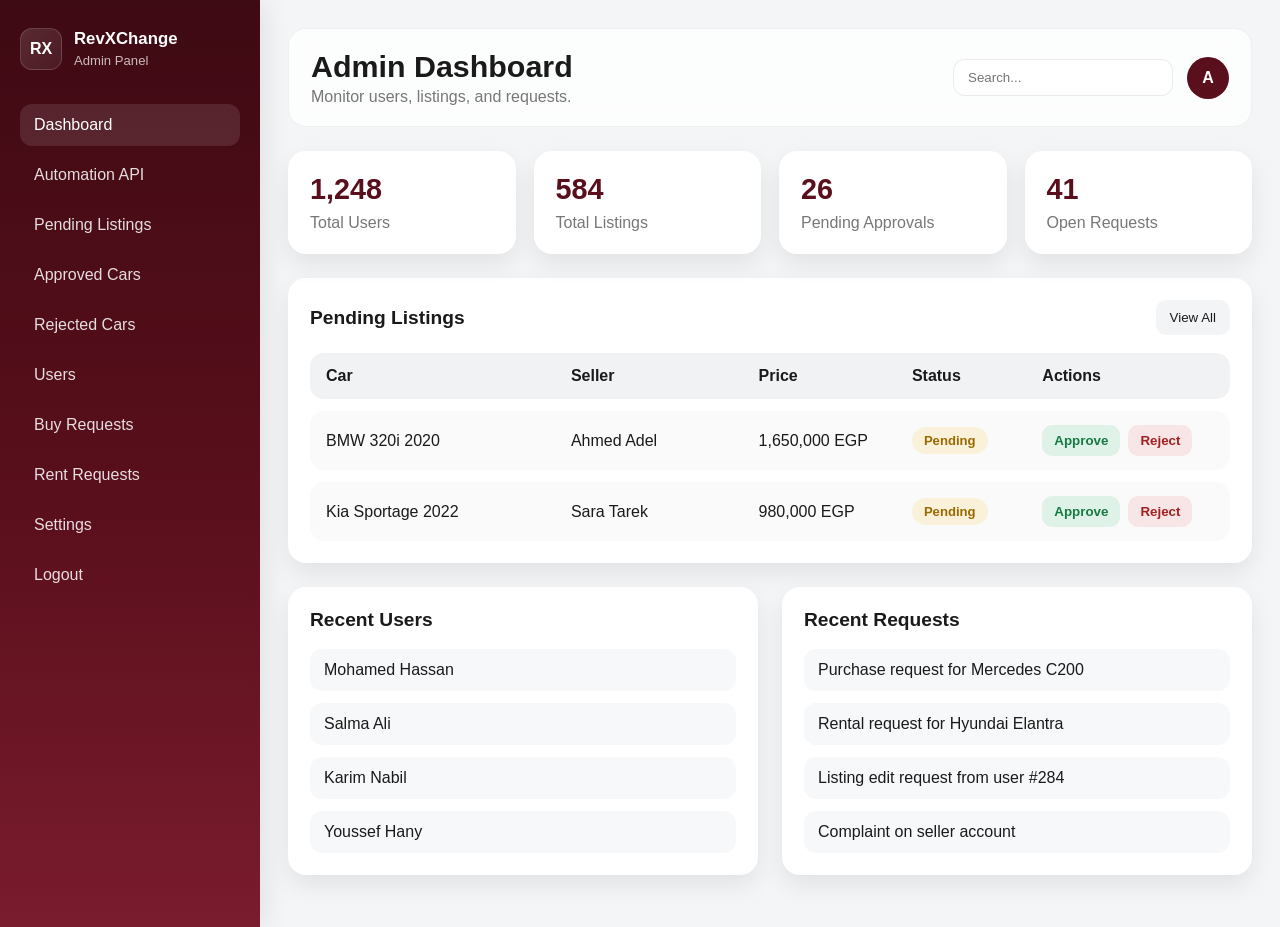
==== client/pages/admin.html @ ec0d5d72 "Added admin page Admin page is added with css and js . I linked it with Log in button for signing in" ====
<!DOCTYPE html>
<html lang="en">
<head>
  <meta charset="UTF-8" />
  <meta name="viewport" content="width=device-width, initial-scale=1.0" />
  <title>Admin - RevXChange</title>

  <link rel="stylesheet" href="../css/base/reset.css" />
  <link rel="stylesheet" href="../css/base/variables.css" />
  <link rel="stylesheet" href="../css/base/typography.css" />
  <link rel="stylesheet" href="../css/base/style.css" />
  <link rel="stylesheet" href="../css/pages/admin.css" />
</head>
<body>
  <div class="admin-layout">
    <aside class="admin-sidebar">
      <div class="admin-brand">
        <div class="brand-mark">RX</div>
        <div>
          <h2>RevXChange</h2>
          <span>Admin Panel</span>
        </div>
      </div>

      <nav class="admin-menu">
        <a href="#" class="active">Dashboard</a>
         <a href="#">Automation API</a>
        <a href="#">Pending Listings</a>
        <a href="#">Approved Cars</a>
        <a href="#">Rejected Cars</a>
        <a href="#">Users</a>
        <a href="#">Buy Requests</a>
        <a href="#">Rent Requests</a>
        <a href="#">Settings</a>
        <a href="#" id="logoutBtn">Logout</a>
      </nav>
    </aside>

    <main class="admin-main">
      <header class="admin-topbar">
        <div>
          <h1>Admin Dashboard</h1>
          <p>Monitor users, listings, and requests.</p>
        </div>

        <div class="admin-topbar-right">
          <input type="text" placeholder="Search..." class="admin-search" />
          <div class="admin-avatar">A</div>
        </div>
      </header>

      <section class="stats-grid">
        <div class="stat-card">
          <h3>1,248</h3>
          <p>Total Users</p>
        </div>
        <div class="stat-card">
          <h3>584</h3>
          <p>Total Listings</p>
        </div>
        <div class="stat-card">
          <h3>26</h3>
          <p>Pending Approvals</p>
        </div>
        <div class="stat-card">
          <h3>41</h3>
          <p>Open Requests</p>
        </div>
      </section>

      <section class="admin-panel">
        <div class="panel-header">
          <h2>Pending Listings</h2>
          <button class="panel-btn">View All</button>
        </div>

        <div class="admin-table">
          <div class="table-row table-head">
            <span>Car</span>
            <span>Seller</span>
            <span>Price</span>
            <span>Status</span>
            <span>Actions</span>
          </div>

          <div class="table-row">
            <span>BMW 320i 2020</span>
            <span>Ahmed Adel</span>
            <span>1,650,000 EGP</span>
            <span><span class="status pending">Pending</span></span>
            <span class="actions">
              <button class="approve-btn">Approve</button>
              <button class="reject-btn">Reject</button>
            </span>
          </div>

          <div class="table-row">
            <span>Kia Sportage 2022</span>
            <span>Sara Tarek</span>
            <span>980,000 EGP</span>
            <span><span class="status pending">Pending</span></span>
            <span class="actions">
              <button class="approve-btn">Approve</button>
              <button class="reject-btn">Reject</button>
            </span>
          </div>
        </div>
      </section>

      <section class="admin-lower-grid">
        <div class="admin-panel">
          <div class="panel-header">
            <h2>Recent Users</h2>
          </div>
          <ul class="simple-list">
            <li>Mohamed Hassan</li>
            <li>Salma Ali</li>
            <li>Karim Nabil</li>
            <li>Youssef Hany</li>
          </ul>
        </div>

        <div class="admin-panel">
          <div class="panel-header">
            <h2>Recent Requests</h2>
          </div>
          <ul class="simple-list">
            <li>Purchase request for Mercedes C200</li>
            <li>Rental request for Hyundai Elantra</li>
            <li>Listing edit request from user #284</li>
            <li>Complaint on seller account</li>
          </ul>
        </div>
      </section>
    </main>
  </div>

  <script src="../js/admin.js"></script>
</body>
</html>
---- client/css/base/variables.css ----
:root {
  --primary: #5a0f1c; /* wine red */
  --primary-dark: #3e0a13;
  --secondary: #c0c0c0; /* silver */
  --background: #f8f9fb;
  --white: #ffffff;
  --text-dark: #1a1a1a;
  --text-light: #777;

  --section-padding: 60px;
  --container-width: 1200px;

  --radius: 12px;

  --shadow: 0 10px 25px rgba(0, 0, 0, 0.08);


  --color-bg: var(--background);
  --text-primary: var(--text-dark);
}
---- client/css/base/typography.css ----
body {
  font-family: 'Segoe UI', sans-serif;
  background-color: var(--background);
  color: var(--text-dark);
}

h1, h2, h3 {
  font-weight: 600;
}
---- client/css/base/style.css ----
.container {
  max-width: 1200px;
  width: 100%;
  margin: 0 auto;
  padding: 0 24px;
}

.section {
  padding: var(--section-padding) 0;
}
---- client/css/pages/admin.css ----
body {
  background: #f4f5f7;
  color: var(--text-dark);
  font-family: 'Segoe UI', sans-serif;
}

.admin-layout {
  display: flex;
  min-height: 100vh;
}

.admin-sidebar {
  width: 260px;
  background: linear-gradient(180deg, #3e0a13, #5a0f1c 55%, #7a1c2d);
  color: var(--white);
  padding: 28px 20px;
  box-shadow: 6px 0 24px rgba(0, 0, 0, 0.08);
}

.admin-brand {
  display: flex;
  align-items: center;
  gap: 12px;
  margin-bottom: 34px;
}

.brand-mark {
  width: 42px;
  height: 42px;
  border-radius: 12px;
  background: linear-gradient(135deg, #ffffff22, #ffffff10);
  border: 1px solid rgba(255,255,255,0.15);
  display: flex;
  align-items: center;
  justify-content: center;
  font-weight: 700;
}

.admin-brand h2 {
  font-size: 1.05rem;
  margin-bottom: 2px;
}

.admin-brand span {
  font-size: 0.82rem;
  color: rgba(255,255,255,0.72);
}

.admin-menu {
  display: flex;
  flex-direction: column;
  gap: 8px;
}

.admin-menu a {
  text-decoration: none;
  color: rgba(255,255,255,0.86);
  padding: 12px 14px;
  border-radius: 12px;
  transition: 0.2s ease;
}

.admin-menu a:hover,
.admin-menu a.active {
  background: rgba(255,255,255,0.10);
  color: var(--white);
}

.admin-main {
  flex: 1;
  padding: 28px;
}

.admin-topbar {
  background: rgba(255,255,255,0.75);
  backdrop-filter: blur(12px);
  border: 1px solid rgba(0,0,0,0.05);
  border-radius: 18px;
  padding: 20px 22px;
  display: flex;
  justify-content: space-between;
  align-items: center;
  margin-bottom: 24px;
}

.admin-topbar h1 {
  font-size: 1.9rem;
  margin-bottom: 4px;
}

.admin-topbar p {
  color: var(--text-light);
}

.admin-topbar-right {
  display: flex;
  align-items: center;
  gap: 14px;
}

.admin-search {
  border: 1px solid rgba(0,0,0,0.08);
  background: var(--white);
  border-radius: 12px;
  padding: 10px 14px;
  min-width: 220px;
  outline: none;
}

.admin-avatar {
  width: 42px;
  height: 42px;
  border-radius: 50%;
  background: var(--primary);
  color: var(--white);
  display: flex;
  align-items: center;
  justify-content: center;
  font-weight: 700;
}

.stats-grid {
  display: grid;
  grid-template-columns: repeat(4, 1fr);
  gap: 18px;
  margin-bottom: 24px;
}

.stat-card,
.admin-panel {
  background: var(--white);
  border-radius: 18px;
  box-shadow: var(--shadow);
}

.stat-card {
  padding: 22px;
}

.stat-card h3 {
  font-size: 1.8rem;
  color: var(--primary);
  margin-bottom: 8px;
}

.stat-card p {
  color: var(--text-light);
}

.admin-panel {
  padding: 22px;
  margin-bottom: 24px;
}

.panel-header {
  display: flex;
  justify-content: space-between;
  align-items: center;
  margin-bottom: 18px;
}

.panel-header h2 {
  font-size: 1.2rem;
}

.panel-btn {
  border: none;
  background: #f3f4f6;
  color: var(--text-dark);
  padding: 10px 14px;
  border-radius: 10px;
  cursor: pointer;
}

.admin-table {
  display: flex;
  flex-direction: column;
  gap: 12px;
}

.table-row {
  display: grid;
  grid-template-columns: 2fr 1.5fr 1.2fr 1fr 1.5fr;
  gap: 16px;
  align-items: center;
  padding: 14px 16px;
  border-radius: 14px;
  background: #fafafb;
}

.table-head {
  font-weight: 700;
  background: #f1f2f4;
}

.status {
  display: inline-block;
  padding: 6px 12px;
  border-radius: 999px;
  font-size: 0.82rem;
  font-weight: 700;
}

.status.pending {
  background: rgba(242, 194, 48, 0.16);
  color: #9a6a00;
}

.status.approved {
  background: rgba(30, 180, 90, 0.14);
  color: #187a43;
}

.status.rejected {
  background: rgba(220, 50, 50, 0.12);
  color: #a32020;
}

.actions {
  display: flex;
  gap: 8px;
}

.approve-btn,
.reject-btn {
  border: none;
  padding: 8px 12px;
  border-radius: 10px;
  cursor: pointer;
  font-weight: 600;
}

.approve-btn {
  background: rgba(30, 180, 90, 0.12);
  color: #187a43;
}

.reject-btn {
  background: rgba(220, 50, 50, 0.10);
  color: #a32020;
}

.admin-lower-grid {
  display: grid;
  grid-template-columns: 1fr 1fr;
  gap: 24px;
}

.simple-list {
  list-style: none;
  display: flex;
  flex-direction: column;
  gap: 12px;
}

.simple-list li {
  padding: 12px 14px;
  background: #f7f8fa;
  border-radius: 12px;
}
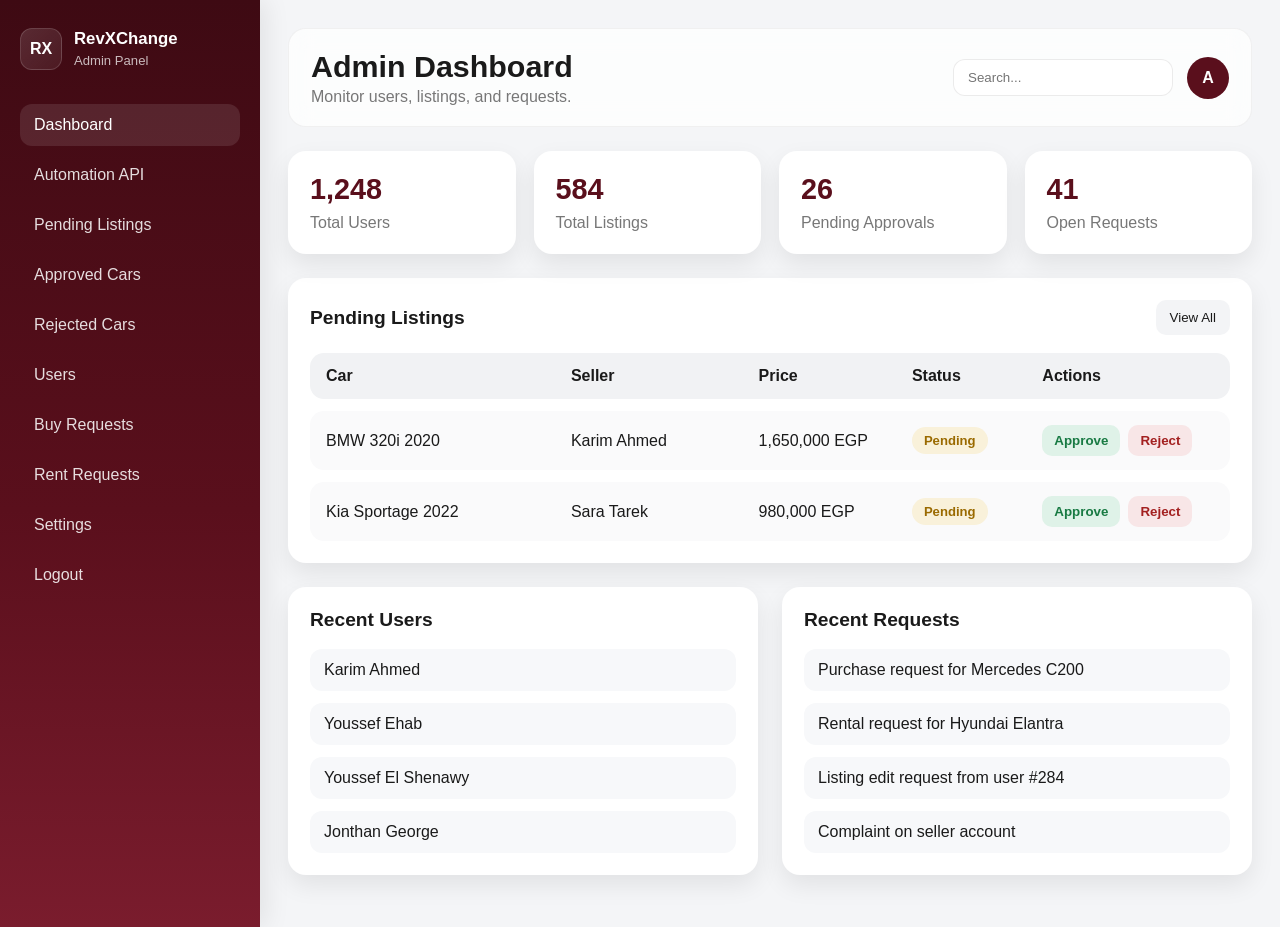
==== commit d2fcf2a9: "Changes in the navbar in the used cars Made the same" ====
--- a/client/pages/admin.html
+++ b/client/pages/admin.html
@@ -85,7 +85,7 @@
 
           <div class="table-row">
             <span>BMW 320i 2020</span>
-            <span>Ahmed Adel</span>
+            <span>Karim Ahmed</span>
             <span>1,650,000 EGP</span>
             <span><span class="status pending">Pending</span></span>
             <span class="actions">
@@ -113,10 +113,10 @@
             <h2>Recent Users</h2>
           </div>
           <ul class="simple-list">
-            <li>Mohamed Hassan</li>
-            <li>Salma Ali</li>
-            <li>Karim Nabil</li>
-            <li>Youssef Hany</li>
+            <li>Karim Ahmed</li>
+            <li>Youssef Ehab</li>
+            <li>Youssef El Shenawy</li>
+            <li>Jonthan George</li>
           </ul>
         </div>
 
